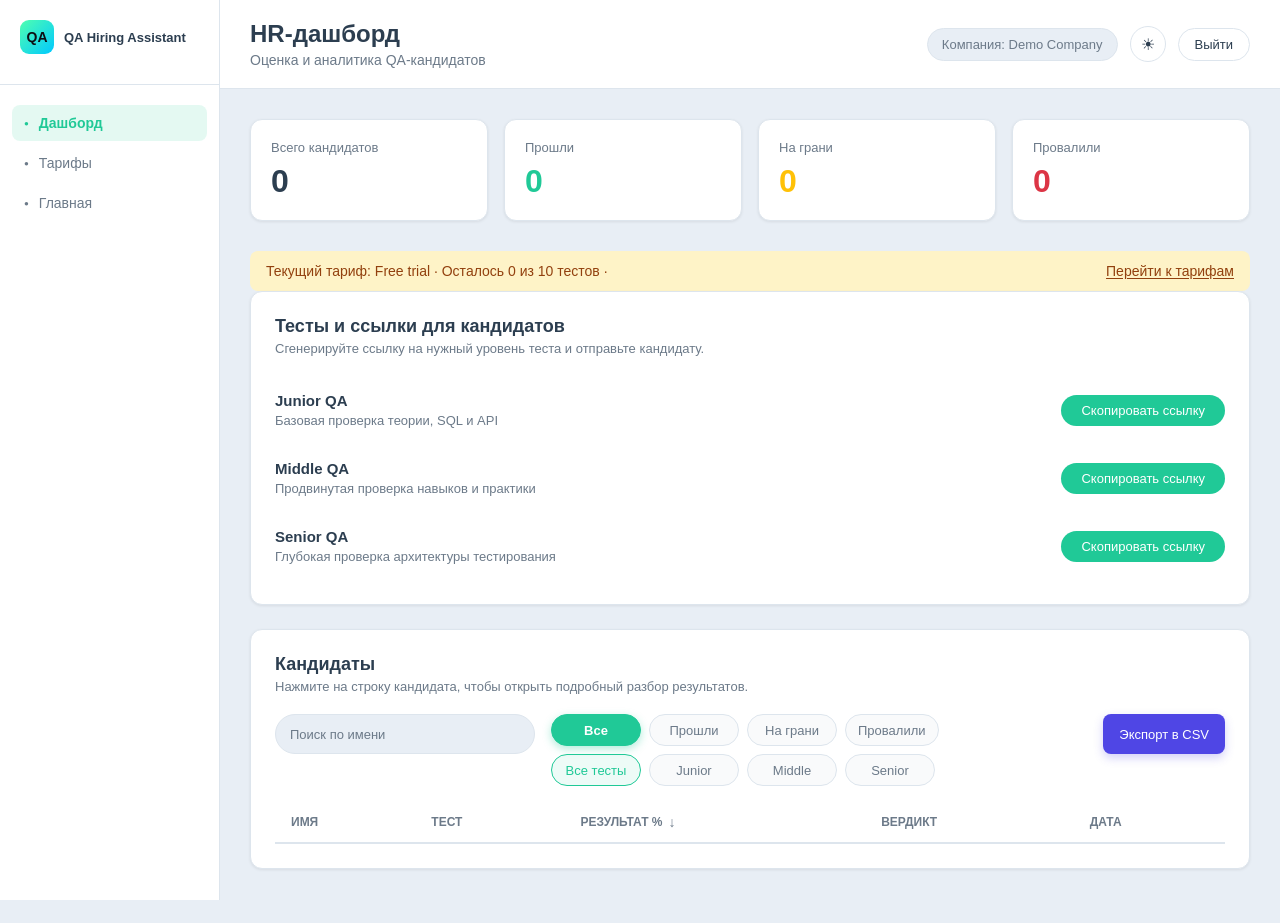
==== hr-dashboard/index.html @ 29b3a1da "fixed" ====
<!DOCTYPE html>
<html lang="ru">
<head>
  <meta charset="UTF-8" />
  <meta name="viewport" content="width=device-width, initial-scale=1.0" />


  <title>QA Hiring Assistant — HR Dashboard</title>


  <!-- Те же шрифты, что и на hr.html -->
  <link rel="preconnect" href="https://fonts.googleapis.com" />
  <link rel="preconnect" href="https://fonts.gstatic.com" crossorigin />
  <link href="https://fonts.googleapis.com/css2?family=Syne:wght@400;600;700;800&family=DM+Sans:ital,wght@0,300;0,400;0,500;1,300&display=swap" rel="stylesheet" />


  <link rel="stylesheet" href="/assets/css/hr-dashboard.css" />
  <script src="/assets/js/hr-dashboard.js" defer></script>


  <link rel="icon" type="image/x-icon" href="/favicon.ico">
  <link rel="icon" type="image/png" sizes="32x32" href="/favicon-32x32.png">


</head>
<body>
 
  <!-- БОКОВОЕ МЕНЮ -->
  <aside class="sidebar">
    <div class="sidebar-logo">
      <span class="logo-mark">QA</span>
      <span class="logo-text">QA Hiring Assistant</span>
    </div>
   
    <nav class="sidebar-nav">
      <a href="/hr-dashboard" class="nav-item active">
        <span>●</span> Дашборд
      </a>
      <a href="/pricing" class="nav-item">
        <span>●</span> Тарифы
      </a>
      <a href="/" class="nav-item">
        <span>●</span> Главная
      </a>


    </nav>
  </aside>


  <!-- ОСНОВНОЙ КОНТЕНТ -->
  <div class="main-wrapper">
    <!-- ХЕДЕР -->
    <header class="top-header">
      <div class="header-left">
        <h1>HR-дашборд</h1>
        <p class="header-subtitle">Оценка и аналитика QA-кандидатов</p>
      </div>
     
      <div class="header-right">
        <span class="company-pill" id="companyPill">Компания: Demo Company</span>
       
        <button
          id="themeToggle"
          class="theme-toggle"
          type="button"
          aria-label="Переключить тему"
        >
          <span id="themeIcon">☀</span>
        </button>
       
        <button class="logout-btn" id="logoutBtn" type="button">
          Выйти
        </button>
      </div>
    </header>


    <!-- ОСНОВНОЙ КОНТЕНТ -->
    <main class="dashboard-content">
      <!-- МЕТРИКИ -->
      <section class="metrics-section">
        <div class="metric-card">
          <div class="metric-label">Всего кандидатов</div>
          <div class="metric-value" id="metricTotal">0</div>
        </div>


        <div class="metric-card">
          <div class="metric-label">Прошли</div>
          <div class="metric-value metric-green" id="metricPassed">0</div>
        </div>


        <div class="metric-card">
          <div class="metric-label">На грани</div>
          <div class="metric-value metric-yellow" id="metricEdge">0</div>
        </div>


        <div class="metric-card">
          <div class="metric-label">Провалили</div>
          <div class="metric-value metric-red" id="metricFailed">0</div>
        </div>
      </section>


      <!-- ИНФО О ТАРИФЕ -->
      <section class="plan-section">
        <div class="plan-card" id="planInfo">
          Текущий тариф: Free trial · Осталось 0 из 10 тестов ·
          <a href="/pricing">Перейти к тарифам</a>
        </div>
      </section>


      <!-- ТЕСТЫ (ТАБЛИЦА) -->
      <section class="tests-section">
        <h2>Тесты и ссылки для кандидатов</h2>
        <p class="section-subtitle">
          Сгенерируйте ссылку на нужный уровень теста и отправьте кандидату.
        </p>


        <div class="tests-table-container">
          <table class="tests-table">
            <tbody>
              <tr>
                <td class="test-name">
                  <div class="test-title">Junior QA</div>
                  <div class="test-desc">Базовая проверка теории, SQL и API</div>
                </td>
                <td class="test-action">
                  <button
                    type="button"
                    class="btn-copy"
                    data-test-id="qa_junior_web"
                  >
                    Скопировать ссылку
                  </button>
                </td>
              </tr>


              <tr>
                <td class="test-name">
                  <div class="test-title">Middle QA</div>
                  <div class="test-desc">Продвинутая проверка навыков и практики</div>
                </td>
                <td class="test-action">
                  <button
                    type="button"
                    class="btn-copy"
                    data-test-id="qa_middle_web"
                  >
                    Скопировать ссылку
                  </button>
                </td>
              </tr>


              <tr>
                <td class="test-name">
                  <div class="test-title">Senior QA</div>
                  <div class="test-desc">Глубокая проверка архитектуры тестирования</div>
                </td>
                <td class="test-action">
                  <button
                    type="button"
                    class="btn-copy"
                    data-test-id="qa_senior_web"
                  >
                    Скопировать ссылку
                  </button>
                </td>
              </tr>
            </tbody>
          </table>
        </div>
      </section>


      <!-- ТАБЛИЦА КАНДИДАТОВ -->
      <section class="candidates-section">
        <div class="section-header">
          <h2>Кандидаты</h2>
          <p class="section-subtitle">
            Нажмите на строку кандидата, чтобы открыть подробный разбор результатов.
          </p>
        </div>


        <div class="table-controls">
          <input
            type="text"
            id="searchInput"
            placeholder="Поиск по имени"
            class="search-input"
          />


          <div class="filter-block">
            <div class="filter-group">
              <button class="filter-btn active" data-value="All">Все</button>
              <button class="filter-btn" data-value="Passed">Прошли</button>
              <button class="filter-btn" data-value="On the edge">На грани</button>
              <button class="filter-btn" data-value="Failed">Провалили</button>
            </div>


            <div class="test-filter-group">
              <button class="test-filter-btn active" data-test="All">Все тесты</button>
              <button class="test-filter-btn" data-test="Junior QA">Junior</button>
              <button class="test-filter-btn" data-test="Middle QA">Middle</button>
              <button class="test-filter-btn" data-test="Senior QA">Senior</button>
            </div>
          </div>


          <button
            type="button"
            class="btn-export"
            id="exportCsvBtn"
          >
            Экспорт в CSV
          </button>
        </div>


        <div class="table-wrapper">
          <table class="candidates-table">
            <thead>
              <tr>
                <th>Имя</th>
                <th>Тест</th>
                <th>
                  <button class="sort-header" id="scoreSortButton">
                    Результат %
                    <span class="sort-indicator" id="sortIndicator">↓</span>
                  </button>
                </th>


                <th>Вердикт</th>
                <th>Дата</th>
              </tr>
            </thead>
            <tbody id="tableBody">
              <!-- JS отрисует строки -->
            </tbody>
          </table>


          <div class="empty-state" id="emptyState">
            Пока нет кандидатов. Отправьте первый тест — результаты появятся здесь.
          </div>
        </div>
      </section>
    </main>
  </div>


  <!-- МОДАЛКА -->
  <div class="modal-overlay" id="modalOverlay"></div>
  <div class="modal" id="candidateModal">
    <div class="modal-inner">
      <div class="modal-header">
        <div>
          <div class="section-label">Кандидат</div>
          <h3 id="modalName">Имя Фамилия</h3>
          <div class="modal-subtitle" id="modalTest">Тест: Middle QA</div>
        </div>
        <button type="button" class="modal-close" id="closeModalBtn">
          &times;
        </button>
      </div>


      <div class="candidate-meta">
        <div class="meta-card">
          <div class="meta-label">Общий результат</div>
          <div class="meta-value" id="modalScore">88%</div>
        </div>


        <div class="meta-card">
          <div class="meta-label">Вердикт</div>
          <div class="meta-value" id="modalVerdict">Прошёл</div>
        </div>


        <div class="meta-card">
          <div class="meta-label">Дата</div>
          <div class="meta-value" id="modalDate">17.05.2026</div>
        </div>


        <div class="meta-card">
          <div class="meta-label">ID результата</div>
          <div class="meta-value" id="modalId">#1</div>
        </div>
      </div>


      <div class="candidate-topics">
        <h3>Разбивка по темам</h3>
        <div class="topics-list" id="topicsContainer">
          <!-- JS подставит темы -->
        </div>
      </div>


      <div class="modal-footer">
        <button type="button" class="btn-secondary" id="exportCandidateBtn">
          Экспорт результата
        </button>
        <button type="button" class="btn-secondary" id="closeFooterBtn">
          Закрыть
        </button>
      </div>
    </div>
  </div>
</body>
</html>
---- assets/css/hr-dashboard.css ----
:root {
  --sidebar-width: 220px;
  --bg-main: #e8eef5;
  --bg-content: #ffffff;
  --border: #dde5ed;
  --text-primary: #2c3e50;
  --text-secondary: #6c7a89;
  --accent: #20c997;
  --accent-hover: #17a77f;
  --green: #20c997;
  --yellow: #ffc107;
  --red: #dc3545;
  --shadow-sm: 0 1px 3px rgba(0, 0, 0, 0.08);
  --shadow-md: 0 4px 12px rgba(0, 0, 0, 0.1);
}

:root[data-theme="dark"] {
  --bg-main: #0f1419;
  --bg-content: #1a1f26;
  --border: #2d3540;
  --text-primary: #e8eef5;
  --text-secondary: #8b95a1;
  --accent: #20c997;
  --accent-hover: #2ee3a8;
  --shadow-sm: 0 1px 3px rgba(0, 0, 0, 0.3);
  --shadow-md: 0 4px 12px rgba(0, 0, 0, 0.4);
}

* {
  margin: 0;
  padding: 0;
  box-sizing: border-box;
}

body {
  font-family: -apple-system, BlinkMacSystemFont, "Segoe UI", Roboto, sans-serif;
  background: var(--bg-main);
  color: var(--text-primary);
  display: flex;
  min-height: 100vh;
}

/* БОКОВОЕ МЕНЮ */
.sidebar {
  width: var(--sidebar-width);
  background: var(--bg-content);
  border-right: 1px solid var(--border);
  padding: 20px 0;
  position: fixed;
  height: 100vh;
  left: 0;
  top: 0;
  z-index: 100;
}

.sidebar-logo {
  display: flex;
  align-items: center;
  gap: 10px;
  padding: 0 20px 30px;
  border-bottom: 1px solid var(--border);
  margin-bottom: 20px;
}

.logo-mark {
  width: 34px;
  height: 34px;
  border-radius: 9px;
  display: flex;
  align-items: center;
  justify-content: center;
  
  background: linear-gradient(135deg, #4fffb0, #00c9ff);
  color: #0d0f14;
  
  font-size: 14px;
  font-weight: 800;
}

.logo-text {
  font-size: 13px;
  font-weight: 600;
  color: var(--text-primary);
}

.sidebar-nav {
  display: flex;
  flex-direction: column;
  gap: 4px;
  padding: 0 12px;
}

.nav-item {
  display: flex;
  align-items: center;
  gap: 10px;
  padding: 10px 12px;
  border-radius: 8px;
  text-decoration: none;
  color: var(--text-secondary);
  font-size: 14px;
  transition: all 0.2s;
}

.nav-item span {
  font-size: 8px;
  color: var(--text-secondary);
}

.nav-item:hover {
  background: rgba(32, 201, 151, 0.08);
  color: var(--text-primary);
}

.nav-item.active {
  background: rgba(32, 201, 151, 0.12);
  color: var(--accent);
  font-weight: 600;
}

.nav-item.active span {
  color: var(--accent);
}

/* ОСНОВНОЙ КОНТЕНТ */
.main-wrapper {
  margin-left: var(--sidebar-width);
  flex: 1;
  display: flex;
  flex-direction: column;
}

.top-header {
  background: var(--bg-content);
  border-bottom: 1px solid var(--border);
  padding: 20px 30px;
  display: flex;
  justify-content: space-between;
  align-items: center;
  gap: 20px;
}

.header-left h1 {
  font-size: 24px;
  font-weight: 600;
  margin-bottom: 4px;
}

.header-subtitle {
  font-size: 14px;
  color: var(--text-secondary);
}

.header-right {
  display: flex;
  align-items: center;
  gap: 12px;
}

.company-pill {
  padding: 8px 14px;
  border-radius: 20px;
  background: var(--bg-main);
  border: 1px solid var(--border);
  font-size: 13px;
  color: var(--text-secondary);
  white-space: nowrap;
}

.theme-toggle {
  width: 36px;
  height: 36px;
  border-radius: 50%;
  border: 1px solid var(--border);
  background: var(--bg-content);
  color: var(--text-primary);
  cursor: pointer;
  display: flex;
  align-items: center;
  justify-content: center;
  font-size: 16px;
  transition: all 0.2s;
}

.theme-toggle:hover {
  background: var(--bg-main);
  border-color: var(--accent);
}

.logout-btn {
  padding: 8px 16px;
  border-radius: 20px;
  border: 1px solid var(--border);
  background: var(--bg-content);
  color: var(--text-primary);
  font-size: 13px;
  cursor: pointer;
  transition: all 0.2s;
}

.logout-btn:hover {
  background: var(--bg-main);
  border-color: var(--accent);
}

/* КОНТЕНТ ДАШБОРДА */
.dashboard-content {
  padding: 30px;
  max-width: 1400px;
  width: 100%;
}

/* МЕТРИКИ */
.metrics-section {
  display: grid;
  grid-template-columns: repeat(4, 1fr);
  gap: 16px;
  margin-bottom: 30px;
}

.metric-card {
  background: var(--bg-content);
  border: 1px solid var(--border);
  border-radius: 12px;
  padding: 20px;
  box-shadow: var(--shadow-sm);
}

.metric-label {
  font-size: 13px;
  color: var(--text-secondary);
  margin-bottom: 8px;
}

.metric-value {
  font-size: 32px;
  font-weight: 700;
  color: var(--text-primary);
}

.metric-green {
  color: var(--green);
}

.metric-yellow {
  color: var(--yellow);
}

.metric-red {
  color: var(--red);
}

/* СЕКЦИЯ ТЕСТОВ */
.tests-section,
.candidates-section {
  background: var(--bg-content);
  border: 1px solid var(--border);
  border-radius: 12px;
  padding: 24px;
  margin-bottom: 24px;
  box-shadow: var(--shadow-sm);
}

.tests-section h2,
.candidates-section h2 {
  font-size: 18px;
  font-weight: 600;
  margin-bottom: 4px;
}

.section-subtitle {
  font-size: 13px;
  color: var(--text-secondary);
  margin-bottom: 20px;
}

.tests-table-container {
  overflow: hidden;
}

.tests-table {
  width: 100%;
  border-collapse: separate;
  border-spacing: 0;
}

.tests-table tbody tr {
  border-bottom: 1px solid var(--border);
}

.tests-table tbody tr:last-child {
  border-bottom: none;
}

.test-name {
  padding: 16px 0;
}

.test-title {
  font-size: 15px;
  font-weight: 600;
  color: var(--text-primary);
  margin-bottom: 4px;
}

.test-desc {
  font-size: 13px;
  color: var(--text-secondary);
}

.test-action {
  text-align: right;
  padding: 16px 0;
}

.btn-copy {
  padding: 8px 20px;
  border-radius: 20px;
  border: none;
  background: var(--accent);
  color: white;
  font-size: 13px;
  font-weight: 500;
  cursor: pointer;
  transition: all 0.2s;
}

.btn-copy:hover {
  background: var(--accent-hover);
  transform: translateY(-1px);
  box-shadow: 0 4px 8px rgba(32, 201, 151, 0.2);
}

/* ТАБЛИЦА КАНДИДАТОВ */
.section-header {
  margin-bottom: 20px;
}

.plan-section {
  margin-top: 16px;
}

.plan-card {
  padding: 12px 16px;
  border-radius: 8px;
  background: #fef3c7; /* мягкий жёлтый */
  color: #92400e;
  font-size: 14px;
  display: flex;
  flex-wrap: wrap;
  gap: 8px;
  align-items: center;
  justify-content: space-between;
}

.plan-card-okay {
  background: #ecfdf3;
  color: #166534;
}

.plan-card-danger {
  background: #fee2e2;
  color: #991b1b;
}

.plan-card a {
  color: inherit;
  font-weight: 500;
  text-decoration: underline;
  text-underline-offset: 2px;
}

.search-input::placeholder {
  color: var(--text-secondary);
}

.filter-group {
  display: flex;
  gap: 8px;
}

.table-controls > .search-input {
  flex: 1;
}

.filter-btn:hover {
  background: var(--bg-main);
  border-color: var(--accent);
  color: var(--text-primary);
}

.filter-btn.active {
  background: var(--accent);
  color: white;
  border-color: var(--accent);
  font-weight: 600;
}

/* Кнопки уровней теста */

.test-filter-btn.active {
  background: rgba(79, 70, 229, 0.08);
  border-color: var(--accent-color, #4f46e5);
  color: var(--accent-color, #4f46e5);
  opacity: 1;
}

.table-wrapper {
  overflow-x: auto;
}

.candidates-table {
  width: 100%;
  border-collapse: collapse;
}

.candidates-table thead th {
  text-align: left;
  padding: 12px 16px;
  font-size: 12px;
  font-weight: 600;
  color: var(--text-secondary);
  text-transform: uppercase;
  border-bottom: 2px solid var(--border);
}

.candidates-table tbody tr {
  border-bottom: 1px solid var(--border);
  cursor: pointer;
  transition: background 0.15s;
}

.candidates-table tbody tr:hover {
  background: var(--bg-main);
}

.candidates-table tbody tr:last-child {
  border-bottom: none;
}

.candidates-table td {
  padding: 14px 16px;
  font-size: 14px;
}

.sort-header {
  background: none;
  border: none;
  color: var(--text-secondary);
  cursor: pointer;
  font-size: 12px;
  font-weight: 600;
  text-transform: uppercase;
  display: inline-flex;
  align-items: center;
  gap: 6px;
  padding: 0;
  transition: color 0.2s;
}

.sort-header:hover {
  color: var(--accent);
}

.sort-indicator {
  font-size: 14px;
  font-weight: bold;
}

.verdict {
  display: inline-block;
  padding: 4px 12px;
  border-radius: 12px;
  font-size: 12px;
  font-weight: 600;
}

.verdict.passed {
  background: rgba(32, 201, 151, 0.1);
  color: var(--green);
}

.verdict.edge {
  background: rgba(255, 193, 7, 0.1);
  color: var(--yellow);
}

.verdict.failed {
  background: rgba(220, 53, 69, 0.1);
  color: var(--red);
}

.score-badge {
  display: inline-block;
  padding: 4px 12px;
  border-radius: 12px;
  font-size: 12px;
  font-weight: 600;
  background: rgba(32, 201, 151, 0.1);
  color: var(--accent);
}

.empty-state {
  text-align: center;
  padding: 40px 20px;
  color: var(--text-secondary);
  font-size: 14px;
  display: none;
}

/* МОДАЛКА */
.modal-overlay {
  position: fixed;
  inset: 0;
  background: rgba(0, 0, 0, 0.5);
  backdrop-filter: blur(4px);
  opacity: 0;
  visibility: hidden;
  transition: 0.2s;
  z-index: 200;
}

.modal-overlay.active {
  opacity: 1;
  visibility: visible;
}

.modal {
  position: fixed;
  inset: 0;
  display: flex;
  align-items: center;
  justify-content: center;
  padding: 20px;
  opacity: 0;
  visibility: hidden;
  transition: 0.2s;
  z-index: 201;
}

.modal.active {
  opacity: 1;
  visibility: visible;
}

.modal-inner {
  width: 100%;
  max-width: 600px;
  background: var(--bg-content);
  border: 1px solid var(--border);
  border-radius: 16px;
  padding: 24px;
  box-shadow: var(--shadow-md);
}

.modal-header {
  display: flex;
  justify-content: space-between;
  align-items: flex-start;
  margin-bottom: 20px;
}

.section-label {
  font-size: 12px;
  color: var(--text-secondary);
  text-transform: uppercase;
  margin-bottom: 4px;
}

.modal-header h3 {
  font-size: 20px;
  margin-bottom: 4px;
}

.modal-subtitle {
  font-size: 13px;
  color: var(--text-secondary);
}

.modal-close {
  background: none;
  border: none;
  color: var(--text-secondary);
  font-size: 28px;
  cursor: pointer;
  line-height: 1;
}

.candidate-meta {
  display: grid;
  grid-template-columns: repeat(2, 1fr);
  gap: 12px;
  margin-bottom: 20px;
}

.meta-card {
  background: var(--bg-main);
  border: 1px solid var(--border);
  border-radius: 10px;
  padding: 12px;
}

.meta-label {
  font-size: 12px;
  color: var(--text-secondary);
  margin-bottom: 4px;
}

.meta-value {
  font-size: 16px;
  font-weight: 600;
}

.candidate-topics h3 {
  font-size: 16px;
  margin-bottom: 12px;
}

.topics-list {
  border: 1px solid var(--border);
  border-radius: 10px;
  overflow: hidden;
}

.topic-row {
  display: flex;
  justify-content: space-between;
  padding: 12px;
  border-bottom: 1px solid var(--border);
}

.topic-row:last-child {
  border-bottom: none;
}

.topic-name {
  font-size: 14px;
  color: var(--text-secondary);
}

.topic-score {
  font-size: 14px;
  font-weight: 600;
}

.modal-footer {
  margin-top: 20px;
  display: flex;
  justify-content: flex-end;
  gap: 8px; 
}

.modal-footer .btn-secondary:first-child {
  background: var(--accent);
  color: #ffffff;
  border-color: var(--accent);
}

.modal-footer .btn-secondary:first-child:hover {
  background: var(--accent-hover);
}

.modal-footer .btn-secondary:last-child {
  background: var(--bg-main);
}

.btn-secondary {
  padding: 8px 20px;
  border-radius: 20px;
  border: 1px solid var(--border);
  background: var(--bg-main);
  color: var(--text-primary);
  font-size: 13px;
  cursor: pointer;
  transition: all 0.2s;
}

.btn-secondary:hover {
  border-color: var(--accent);
}

/* АДАПТИВ */
@media (max-width: 1024px) {
  .sidebar {
    transform: translateX(-100%);
  }
  
  .main-wrapper {
    margin-left: 0;
  }
  
  .metrics-section {
    grid-template-columns: repeat(2, 1fr);
  }
}

.btn-export:hover {
  background: #3730a3;
  box-shadow: 0 6px 14px rgba(55, 48, 163, 0.35);
}

.btn-export:active {
  transform: translateY(1px);
  box-shadow: 0 3px 7px rgba(55, 48, 163, 0.3);
}

/* --- Контрол-бар таблицы кандидатов (поиск + фильтры + экспорт) --- */

.table-controls {
  display: grid;
  grid-template-columns: minmax(220px, 260px) minmax(0, 1fr) auto;
  align-items: stretch;
  gap: 16px;
  margin-bottom: 16px;
}

/* Поиск слева */
.search-input {
  width: 100%;
  height: 40px;
  padding: 0 14px;
  border: 1px solid var(--border);
  border-radius: 999px;
  background: var(--bg-main);
  color: var(--text-primary);
  font-size: 13px;
}

.search-input::placeholder {
  color: var(--text-secondary);
}

/* Средний блок с фильтрами (вердикты + уровни теста) */
.filter-block {
  display: flex;
  flex-direction: column;
  gap: 8px;
}

.filter-group,
.test-filter-group {
  display: flex;
  flex-wrap: wrap;
  gap: 8px;
}

/* Общая база для чипов (вердикт + уровень теста) */
.filter-btn,
.test-filter-btn {
  min-width: 90px;
  height: 32px;
  padding: 0 12px;
  border-radius: 999px;
  border: 1px solid var(--border);
  display: inline-flex;
  align-items: center;
  justify-content: center;
  font-size: 13px;
  line-height: 1;
  cursor: pointer;
  background: #f9fafb;
  color: var(--text-secondary);
  transition:
    background 0.15s ease,
    color 0.15s ease,
    border-color 0.15s ease,
    box-shadow 0.15s ease,
    transform 0.05s ease;
}

/* Ховер для всех чипов */
.filter-btn:hover,
.test-filter-btn:hover {
  background: #eef2ff;
  border-color: #c7d2fe;
}

/* Активные вердикты — заливка (primary) */
.filter-btn.active {
  background: var(--accent);
  color: #ffffff;
  border-color: var(--accent);
  font-weight: 600;
  box-shadow: 0 3px 8px rgba(32, 201, 151, 0.35);
}

/* Активные уровни теста — контур (secondary) */
.test-filter-btn.active {
  background: rgba(32, 201, 151, 0.08);
  border-color: var(--accent);
  color: var(--accent);
}

/* Эффект нажатия */
.filter-btn:active,
.test-filter-btn:active {
  transform: translateY(1px);
  box-shadow: 0 2px 5px rgba(15, 23, 42, 0.18);
}

/* Правый столбец с экспортом */
.table-exports {
  display: flex;
  flex-direction: column;
  align-items: flex-end;
  gap: 8px;
}

/* Основная кнопка экспорта */
.btn-export {
  height: 40px;
  padding: 0 16px;
  border-radius: 8px;
  border: none;
  background: var(--accent-color, #4f46e5);
  color: #fff;
  font-size: 13px;
  font-weight: 500;
  cursor: pointer;
  white-space: nowrap;
  box-shadow: 0 4px 10px rgba(79, 70, 229, 0.25);
  transition:
    background 0.15s ease,
    box-shadow 0.15s ease,
    transform 0.05s ease;
}

.btn-export:hover {
  background: #3730a3;
  box-shadow: 0 6px 14px rgba(55, 48, 163, 0.35);
}

.btn-export:active {
  transform: translateY(1px);
  box-shadow: 0 3px 7px rgba(55, 48, 163, 0.3);
}

/* Адаптив для мобильных */
@media (max-width: 640px) {
  .table-controls {
    display: flex;
    flex-direction: column;
    align-items: stretch;
  }

  .table-exports {
    align-items: stretch;
  }

  .btn-export {
    width: 100%;
    justify-content: center;
  }
}
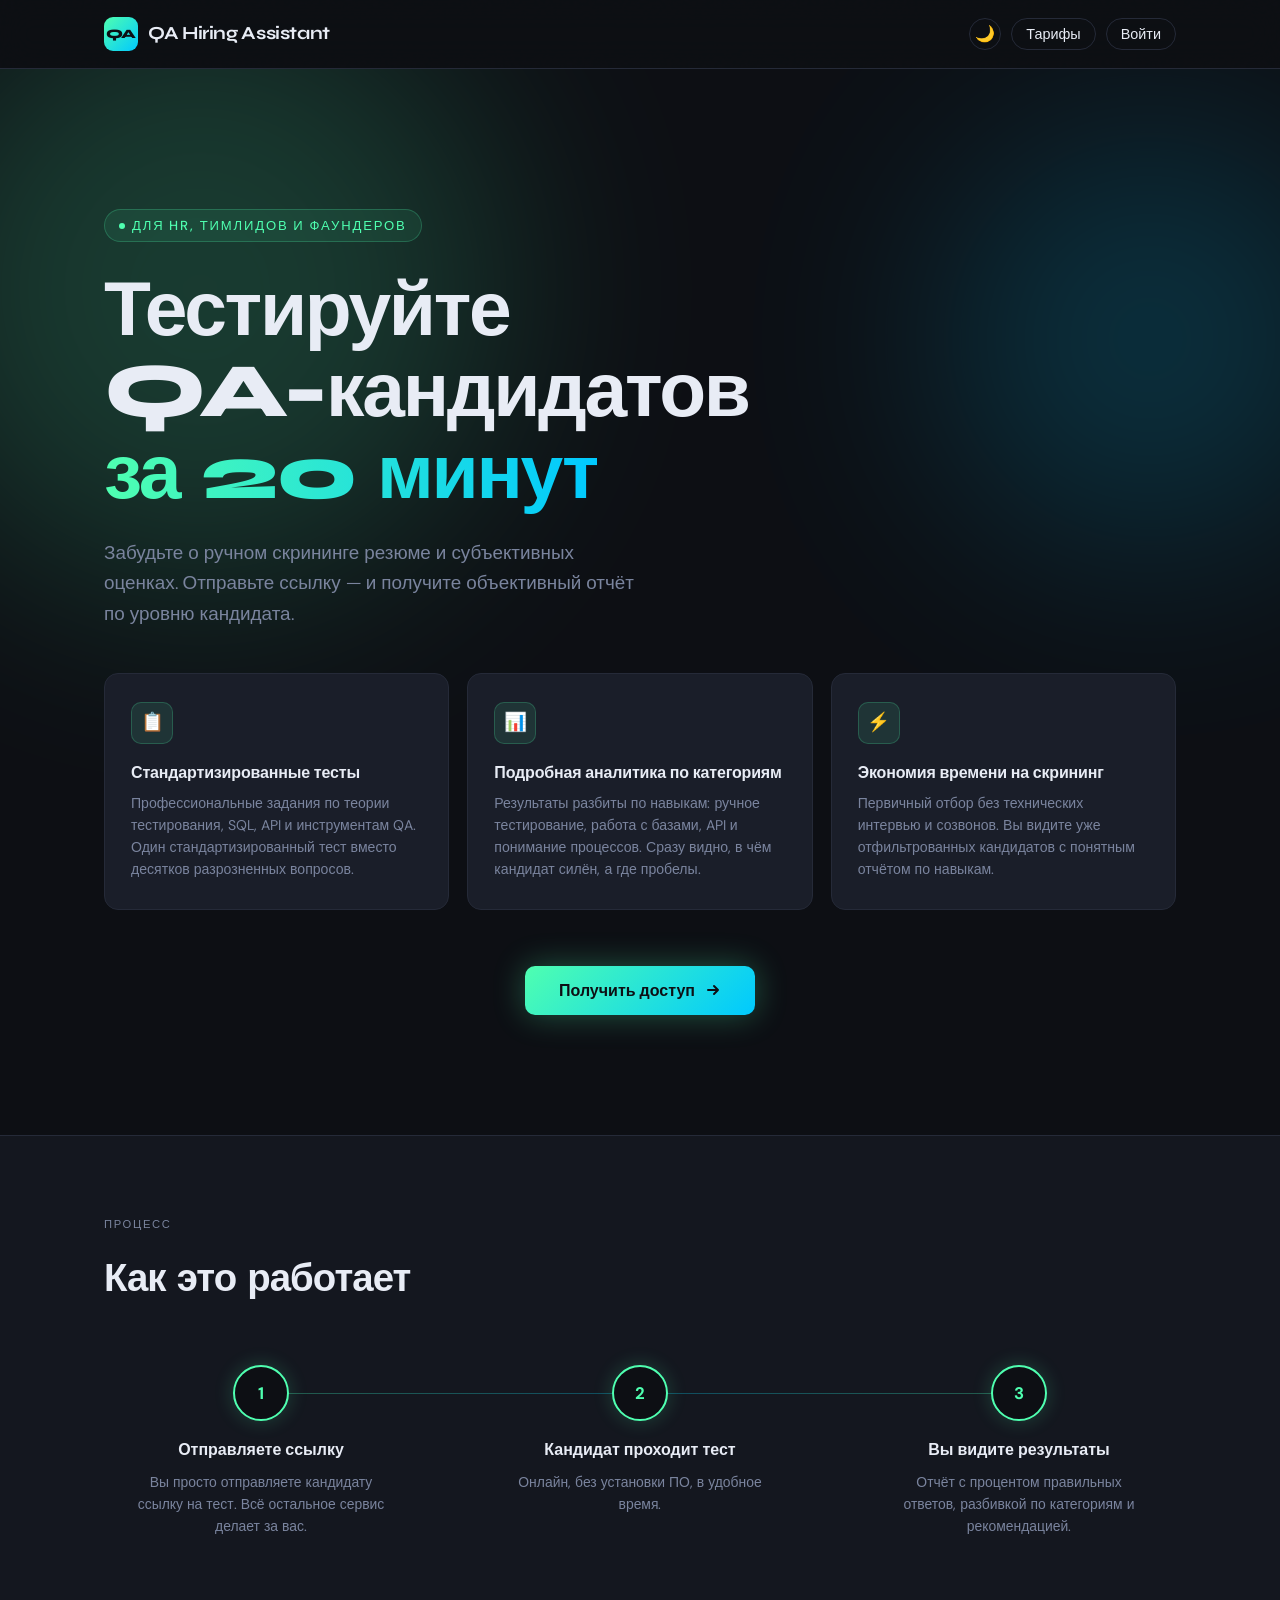
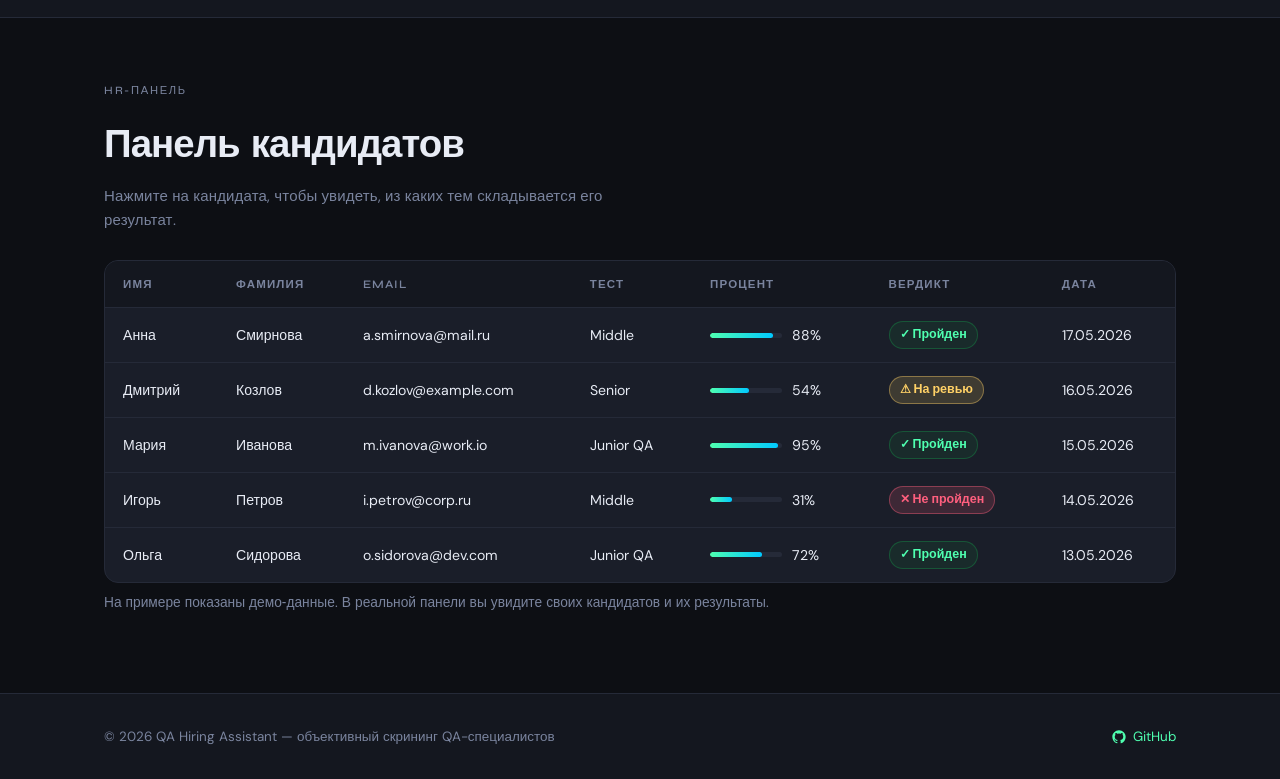
==== commit e7f6640c: "added date filtering buttons" ====
--- a/hr-dashboard/index.html
+++ b/hr-dashboard/index.html
@@ -216,6 +216,13 @@
             </div>
           </div>
 
+            <div class="date-filter-group">
+              <button class="date-filter-btn active" data-range="all">За всё время</button>
+              <button class="date-filter-btn" data-range="today">Сегодня</button>
+              <button class="date-filter-btn" data-range="week">Неделя</button>
+              <button class="date-filter-btn" data-range="month">Месяц</button>
+            </div>
+          </div>
 
           <button
             type="button"
--- a/assets/css/hr-dashboard.css
+++ b/assets/css/hr-dashboard.css
@@ -768,6 +768,56 @@
     transform 0.05s ease;
 }
 
+.date-filter-group {
+  display: flex;
+  flex-wrap: wrap;
+  gap: 8px;
+}
+
+/* Базовый стиль как у остальных чипов */
+.date-filter-btn {
+  min-width: 90px;
+  height: 32px;
+  padding: 0 12px;
+  border-radius: 999px;
+  border: 1px solid var(--border);
+  display: inline-flex;
+  align-items: center;
+  justify-content: center;
+  font-size: 13px;
+  line-height: 1;
+  cursor: pointer;
+  background: #f9fafb;
+  color: var(--text-secondary);
+  transition:
+    background 0.15s ease,
+    color 0.15s ease,
+    border-color 0.15s ease,
+    box-shadow 0.15s ease,
+    transform 0.05s ease;
+}
+
+/* Ховер */
+.date-filter-btn:hover {
+  background: #eef2ff;
+  border-color: #c7d2fe;
+}
+
+/* Активный диапазон по стилю ближе к фильтру по вердиктам */
+.date-filter-btn.active {
+  background: rgba(32, 201, 151, 0.08);
+  border-color: var(--accent);
+  color: var(--accent);
+  box-shadow: 0 3px 8px rgba(32, 201, 151, 0.25);
+  font-weight: 600;
+}
+
+/* Эффект нажатия, как у других чипов */
+.date-filter-btn:active {
+  transform: translateY(1px);
+  box-shadow: 0 2px 5px rgba(15, 23, 42, 0.18);
+}
+
 /* Ховер для всех чипов */
 .filter-btn:hover,
 .test-filter-btn:hover {
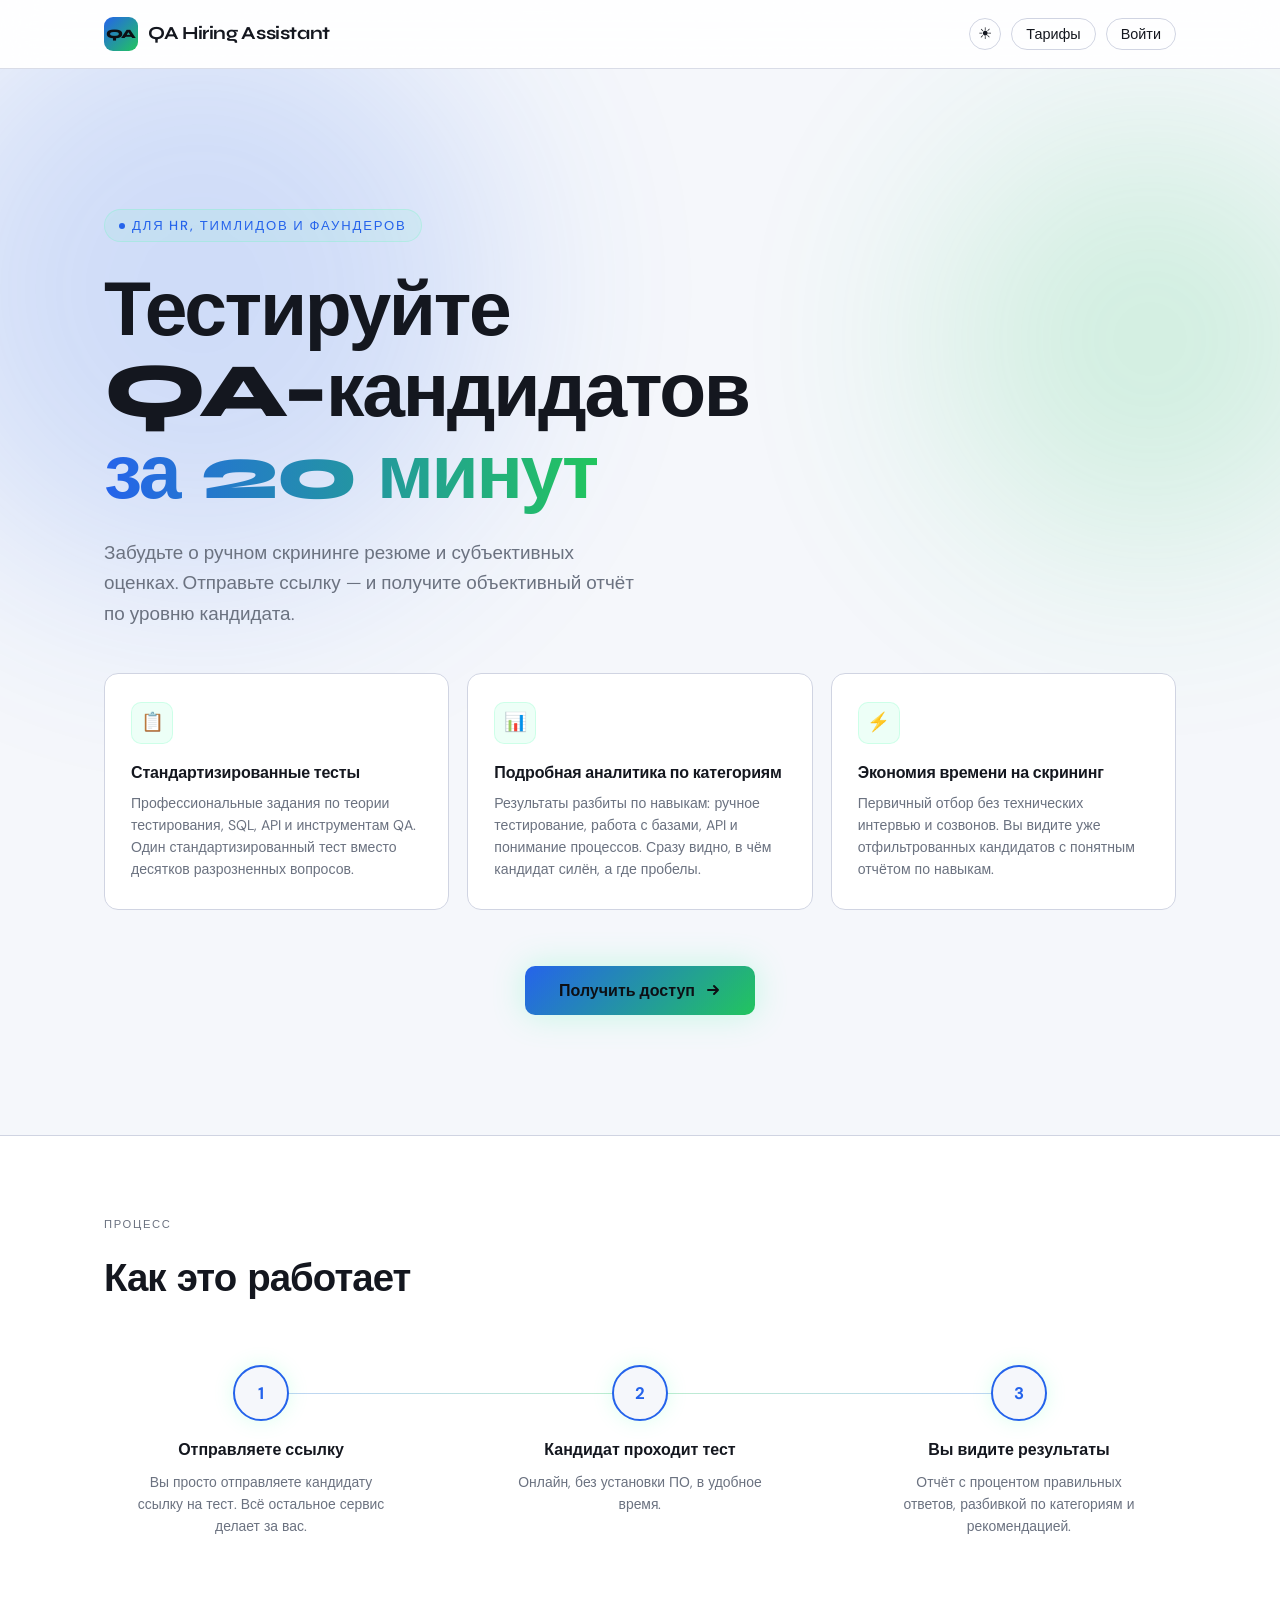
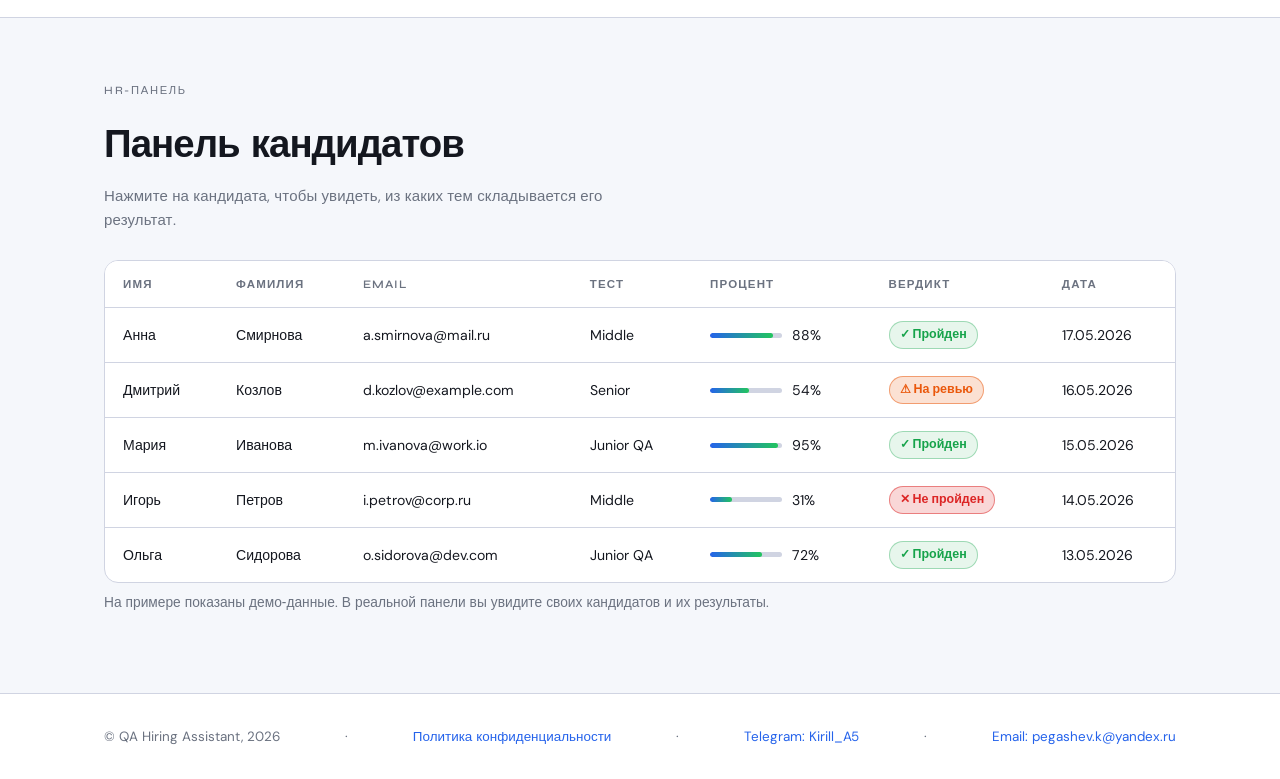
==== commit 4582f961: "fexid" ====
--- a/hr-dashboard/index.html
+++ b/hr-dashboard/index.html
@@ -27,22 +27,25 @@
  
   <!-- БОКОВОЕ МЕНЮ -->
   <aside class="sidebar">
-    <div class="sidebar-logo">
-      <span class="logo-mark">QA</span>
-      <span class="logo-text">QA Hiring Assistant</span>
-    </div>
-   
-    <nav class="sidebar-nav">
-      <a href="/hr-dashboard" class="nav-item active">
-        <span>●</span> Дашборд
-      </a>
-      <a href="/pricing" class="nav-item">
-        <span>●</span> Тарифы
-      </a>
-      <a href="/" class="nav-item">
-        <span>●</span> Главная
-      </a>
-
+  <div class="sidebar-logo">
+    <span class="logo-mark">QA</span>
+    <span class="logo-text">QA Hiring Assistant</span>
+  </div>
+
+  <nav class="sidebar-nav">
+    <a href="/hr-dashboard" class="nav-item active">
+      <span>●</span> Дашборд
+    </a>
+    <a href="/pricing" class="nav-item">
+      <span>●</span> Тарифы
+    </a>
+    <a href="/" class="nav-item">
+      <span>●</span> Главная
+    </a>
+  </nav>
+</aside>
+
+<div class="sidebar-backdrop" id="sidebarBackdrop"></div>
 
     </nav>
   </aside>
@@ -53,13 +56,19 @@
     <!-- ХЕДЕР -->
     <header class="top-header">
       <div class="header-left">
-        <h1>HR-дашборд</h1>
-        <p class="header-subtitle">Оценка и аналитика QA-кандидатов</p>
-      </div>
-     
+        <button class="burger-btn" id="burgerBtn" aria-label="Открыть меню">
+          ☰
+        </button>
+
+        <div>
+          <h1>HR-дашборд</h1>
+          <p class="header-subtitle">Оценка и аналитика QA-кандидатов</p>
+        </div>
+      </div>
+
       <div class="header-right">
         <span class="company-pill" id="companyPill">Компания: Demo Company</span>
-       
+
         <button
           id="themeToggle"
           class="theme-toggle"
@@ -68,12 +77,13 @@
         >
           <span id="themeIcon">☀</span>
         </button>
-       
+
         <button class="logout-btn" id="logoutBtn" type="button">
           Выйти
         </button>
       </div>
     </header>
+
 
 
     <!-- ОСНОВНОЙ КОНТЕНТ -->
@@ -200,25 +210,24 @@
 
 
           <div class="filter-block">
-            <div class="filter-group">
+            <!-- верхний ряд -->
+            <div class="filter-row">
               <button class="filter-btn active" data-value="All">Все</button>
               <button class="filter-btn" data-value="Passed">Прошли</button>
               <button class="filter-btn" data-value="On the edge">На грани</button>
               <button class="filter-btn" data-value="Failed">Провалили</button>
+
+              <button class="date-filter-btn active" data-range="all">За всё время</button>
+              <button class="date-filter-btn" data-range="today">Сегодня</button>
             </div>
 
-
-            <div class="test-filter-group">
+            <!-- нижний ряд -->
+            <div class="filter-row">
               <button class="test-filter-btn active" data-test="All">Все тесты</button>
               <button class="test-filter-btn" data-test="Junior QA">Junior</button>
               <button class="test-filter-btn" data-test="Middle QA">Middle</button>
               <button class="test-filter-btn" data-test="Senior QA">Senior</button>
-            </div>
-          </div>
-
-            <div class="date-filter-group">
-              <button class="date-filter-btn active" data-range="all">За всё время</button>
-              <button class="date-filter-btn" data-range="today">Сегодня</button>
+
               <button class="date-filter-btn" data-range="week">Неделя</button>
               <button class="date-filter-btn" data-range="month">Месяц</button>
             </div>
--- a/assets/css/hr-dashboard.css
+++ b/assets/css/hr-dashboard.css
@@ -5,7 +5,11 @@
   --border: #dde5ed;
   --text-primary: #2c3e50;
   --text-secondary: #6c7a89;
+
+  /* главное: добавить вторую акцентную переменную */
   --accent: #20c997;
+  --accent2: #22c55e;
+
   --accent-hover: #17a77f;
   --green: #20c997;
   --yellow: #ffc107;
@@ -20,10 +24,17 @@
   --border: #2d3540;
   --text-primary: #e8eef5;
   --text-secondary: #8b95a1;
+
   --accent: #20c997;
+  --accent2: #00c9ff;
+
   --accent-hover: #2ee3a8;
   --shadow-sm: 0 1px 3px rgba(0, 0, 0, 0.3);
   --shadow-md: 0 4px 12px rgba(0, 0, 0, 0.4);
+}
+
+:root[data-theme="dark"] .logo-mark {
+  background: linear-gradient(135deg, #4fffb0, #00c9ff);
 }
 
 * {
@@ -53,6 +64,21 @@
   z-index: 100;
 }
 
+.burger-btn {
+  width: 32px;
+  height: 32px;
+  border-radius: 999px;
+  border: 1px solid var(--border);
+  background: var(--bg-content);
+  color: var(--text-primary);
+  display: inline-flex;
+  align-items: center;
+  justify-content: center;
+  font-size: 16px;
+  cursor: pointer;
+  margin-right: 10px;
+}
+
 .sidebar-logo {
   display: flex;
   align-items: center;
@@ -60,26 +86,32 @@
   padding: 0 20px 30px;
   border-bottom: 1px solid var(--border);
   margin-bottom: 20px;
+
+  font-family: "Syne", system-ui, -apple-system, BlinkMacSystemFont, sans-serif;
 }
 
 .logo-mark {
-  width: 34px;
-  height: 34px;
+  width: 30px;
+  height: 30px;
+
+  display: grid;
+  place-items: center;
+
   border-radius: 9px;
-  display: flex;
-  align-items: center;
-  justify-content: center;
-  
-  background: linear-gradient(135deg, #4fffb0, #00c9ff);
+
+  /* по умолчанию — светлая тема: слева-сверху синий, справа-снизу зелёный */
+  background: linear-gradient(135deg, #2563eb, #22c55e);
   color: #0d0f14;
-  
-  font-size: 14px;
+
+  font-size: 0.8rem;
   font-weight: 800;
 }
+
 
 .logo-text {
   font-size: 13px;
   font-weight: 600;
+  letter-spacing: -0.02em;
   color: var(--text-primary);
 }
 
@@ -363,6 +395,11 @@
   color: #991b1b;
 }
 
+.plan-card-warning {
+  border-left: 4px solid #f59e0b;
+  background: rgba(245, 158, 11, 0.08);
+}
+
 .plan-card a {
   color: inherit;
   font-weight: 500;
@@ -372,11 +409,6 @@
 
 .search-input::placeholder {
   color: var(--text-secondary);
-}
-
-.filter-group {
-  display: flex;
-  gap: 8px;
 }
 
 .table-controls > .search-input {
@@ -553,6 +585,14 @@
   box-shadow: var(--shadow-md);
 }
 
+@media (min-width: 1024px) {
+  .modal-inner {
+    width: min(70vw, 640px);      /* уже и не ближе 15% к краям */
+    max-height: 80vh;             /* не выше 80% окна */
+    overflow-y: auto;             /* если контента много – скролл внутри */
+  }
+}
+
 .modal-header {
   display: flex;
   justify-content: space-between;
@@ -734,11 +774,10 @@
 .filter-block {
   display: flex;
   flex-direction: column;
-  gap: 8px;
-}
-
-.filter-group,
-.test-filter-group {
+  gap: 6px;
+}
+
+.filter-row {
   display: flex;
   flex-wrap: wrap;
   gap: 8px;
@@ -746,35 +785,7 @@
 
 /* Общая база для чипов (вердикт + уровень теста) */
 .filter-btn,
-.test-filter-btn {
-  min-width: 90px;
-  height: 32px;
-  padding: 0 12px;
-  border-radius: 999px;
-  border: 1px solid var(--border);
-  display: inline-flex;
-  align-items: center;
-  justify-content: center;
-  font-size: 13px;
-  line-height: 1;
-  cursor: pointer;
-  background: #f9fafb;
-  color: var(--text-secondary);
-  transition:
-    background 0.15s ease,
-    color 0.15s ease,
-    border-color 0.15s ease,
-    box-shadow 0.15s ease,
-    transform 0.05s ease;
-}
-
-.date-filter-group {
-  display: flex;
-  flex-wrap: wrap;
-  gap: 8px;
-}
-
-/* Базовый стиль как у остальных чипов */
+.test-filter-btn,
 .date-filter-btn {
   min-width: 90px;
   height: 32px;
@@ -797,6 +808,11 @@
     transform 0.05s ease;
 }
 
+.filter-row .date-filter-btn[data-range="all"],
+.filter-row .date-filter-btn[data-range="week"] {
+  margin-left: 16px; /* по вкусу: 12–24px */
+}
+
 /* Ховер */
 .date-filter-btn:hover {
   background: #eef2ff;
@@ -809,7 +825,6 @@
   border-color: var(--accent);
   color: var(--accent);
   box-shadow: 0 3px 8px rgba(32, 201, 151, 0.25);
-  font-weight: 600;
 }
 
 /* Эффект нажатия, как у других чипов */
@@ -820,7 +835,8 @@
 
 /* Ховер для всех чипов */
 .filter-btn:hover,
-.test-filter-btn:hover {
+.test-filter-btn:hover,
+.date-filter-btn:hover {
   background: #eef2ff;
   border-color: #c7d2fe;
 }
@@ -843,7 +859,8 @@
 
 /* Эффект нажатия */
 .filter-btn:active,
-.test-filter-btn:active {
+.test-filter-btn:active,
+.date-filter-btn:active {
   transform: translateY(1px);
   box-shadow: 0 2px 5px rgba(15, 23, 42, 0.18);
 }
@@ -901,4 +918,196 @@
     width: 100%;
     justify-content: center;
   }
+}
+
+@media (min-width: 1025px) {
+  .burger-btn {
+    display: none;
+  }
+}
+
+/* Базовое состояние сайдбара: для анимации */
+.sidebar {
+  transform: translateX(0);
+  transition: transform 0.25s ease;
+}
+
+/* На узких экранах сайдбар скрыт */
+@media (max-width: 1024px) {
+  .sidebar {
+    transform: translateX(-100%);
+  }
+
+  .sidebar.open {
+    transform: translateX(0);
+  }
+
+  .main-wrapper {
+    margin-left: 0;
+  }
+}
+
+/* Затемняющий фон под сайдбаром */
+.sidebar-backdrop {
+  position: fixed;
+  inset: 0;
+  z-index: 90;
+  background: rgba(0, 0, 0, 0.4);
+  backdrop-filter: blur(3px);
+  opacity: 0;
+  visibility: hidden;
+  transition: 0.2s;
+}
+
+.sidebar-backdrop.open {
+  opacity: 1;
+  visibility: visible;
+}
+
+
+@media (max-width: 900px) {
+  .table-controls {
+    display: flex;
+    flex-direction: column;
+    align-items: stretch;
+  }
+
+  .table-exports {
+    align-items: stretch;
+  }
+
+  .btn-export {
+    width: 100%;
+  }
+
+  .date-filter-group {
+    max-width: 100%;
+  }
+}
+
+@media (max-width: 480px) {
+  .top-header {
+    flex-direction: column;
+    align-items: flex-start;
+    padding: 14px 16px;
+    gap: 10px;
+  }
+
+  .header-left h1 {
+    font-size: 18px;
+  }
+
+  .header-right {
+    width: 100%;
+    flex-wrap: wrap;
+    gap: 8px;
+  }
+
+  .company-pill {
+    font-size: 11px;
+    padding: 6px 10px;
+    max-width: 100%;
+    overflow: hidden;
+    text-overflow: ellipsis;
+  }
+
+  .logout-btn {
+    font-size: 12px;
+    padding: 6px 12px;
+  }
+
+  .dashboard-content {
+    padding: 16px;
+  }
+
+  .metrics-section {
+    grid-template-columns: 1fr 1fr;
+    gap: 10px;
+  }
+
+  .metric-card {
+    padding: 14px;
+  }
+
+  .metric-value {
+    font-size: 24px;
+  }
+
+  .metric-label {
+    font-size: 11px;
+  }
+
+  .tests-section,
+  .candidates-section {
+    padding: 16px;
+  }
+
+  .tests-section h2,
+  .candidates-section h2 {
+    font-size: 16px;
+  }
+
+  .section-subtitle {
+    font-size: 12px;
+  }
+
+  .btn-copy {
+    font-size: 12px;
+    padding: 6px 14px;
+  }
+
+  .test-title {
+    font-size: 14px;
+  }
+
+  .test-desc {
+    font-size: 12px;
+  }
+
+  .filter-btn,
+  .test-filter-btn,
+  .date-filter-btn {
+    min-width: 70px;
+    height: 28px;
+    font-size: 11px;
+    padding: 0 8px;
+  }
+
+  .search-input {
+    height: 36px;
+    font-size: 13px;
+  }
+
+  .candidates-table td {
+    padding: 10px 8px;
+    font-size: 12px;
+  }
+
+  .candidates-table thead th {
+    padding: 8px 8px;
+    font-size: 10px;
+  }
+
+  .modal-inner {
+    padding: 18px 14px;
+  }
+
+  .modal-header h3 {
+    font-size: 16px;
+  }
+
+  .candidate-meta {
+    grid-template-columns: 1fr;
+    gap: 8px;
+  }
+
+  .meta-value {
+    font-size: 14px;
+  }
+
+  .plan-card {
+    flex-direction: column;
+    align-items: flex-start;
+    font-size: 13px;
+  }
 }
